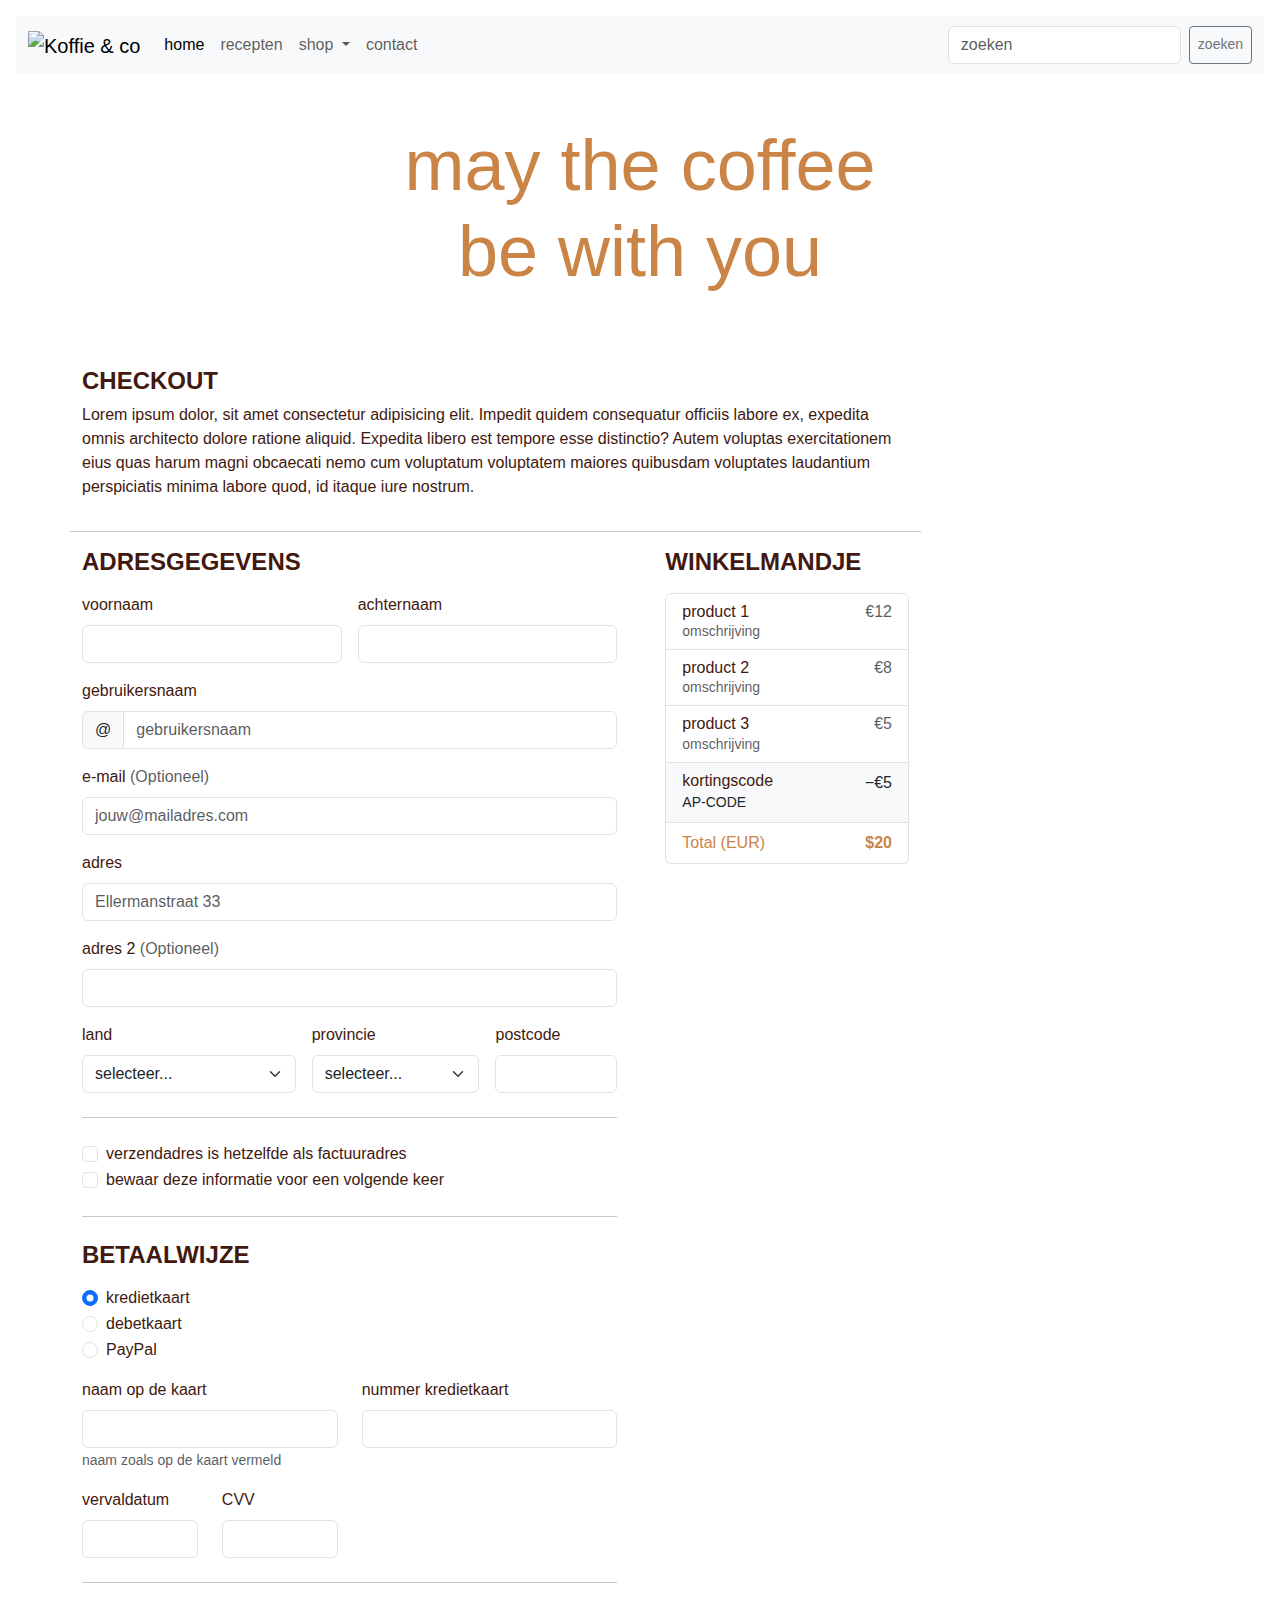
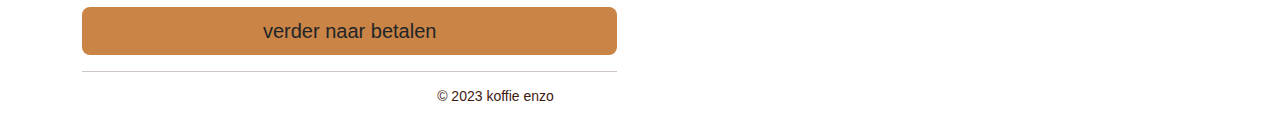
==== checkout.html @ a6fab684 "checkout.html" ====
<!DOCTYPE html>
<html lang="nl-BE">

<head>
    <!-- Required meta tags -->
    <meta charset="UTF-8">
    <meta http-equiv="X-UA-Compatible" content="IE=edge">
    <meta name="viewport" content="width=device-width, initial-scale=1.0">
    <title>oefening</title>
    <!-- Bootstrap CSS -->
    <link href="https://cdn.jsdelivr.net/npm/bootstrap@5.2.2/dist/css/bootstrap.min.css" rel="stylesheet">
    <link href="https://getbootstrap.com/docs/5.2/assets/css/docs.css" rel="stylesheet">
    <!-- Bootstrap CSS icons: https://icons.getbootstrap.com/#usage -->
    <link rel="stylesheet" href="https://cdn.jsdelivr.net/npm/bootstrap-icons@1.9.1/font/bootstrap-icons.css">
    <!-- JavaScript: Bootstrap Bundle with Popper -->
    <script defer src="https://cdn.jsdelivr.net/npm/bootstrap@5.2.2/dist/js/bootstrap.bundle.min.js"></script>
    <!-- eigen geschreven css voor jouw html-bestand -->
    <link href="css/style.css" rel="stylesheet">



    <link href="../assets/dist/css/bootstrap.min.css" rel="stylesheet">

    <script defer src="js/form-validation.js"></script>


    
</head>

<body class="p-3 m-0 border-0 bd-example">
    <nav class="navbar navbar-expand-md bg-light">
        <div class="container-fluid">
            <a class="navbar-brand" href="#"><img src="images/coffee.png" alt="Koffie & co" width="100" height="100">
            </a>
            <button class="navbar-toggler" type="button" data-bs-toggle="collapse" data-bs-target="#navbarSupportedContent"
                aria-controls="navbarSupportedContent" aria-expanded="false" aria-label="Toggle navigation">
                <span class="navbar-toggler-icon"></span>
            </button>
            <div class="collapse navbar-collapse" id="navbarSupportedContent">
                <ul class="navbar-nav me-auto mb-2 mb-lg-0">
                    <li class="nav-item">
                        <a class="nav-link active" aria-current="page" href="index.html">home</a>
                    </li>
                    <li class="nav-item">
                        <a class="nav-link" href="recepten.html">recepten</a>
                    </li>
                    <li class="nav-item dropdown">
                        <a class="nav-link dropdown-toggle" href="shop.html" role="button" data-bs-toggle="dropdown"
                            aria-expanded="false">
                            shop
                        </a>
                        <ul class="dropdown-menu">
                            <li><a class="dropdown-item" href="shop.html">shop</a></li>
                            <li><a class="dropdown-item" href="checkout.html">checkout</a></li>
                            <li><a class="dropdown-item" href="klanten.html">klanten</a></li>
                        </ul>
                    </li>
                    <li class="nav-item">
                        <a class="nav-link" href="contact.html">contact</a>
                    </li>
                </ul>
                <form class="d-flex" role="search">
                    <input class="form-control me-2" type="search" placeholder="zoeken" aria-label="Search">
                    <button class="btn btn-sm btn-outline-secondary" type="submit">zoeken</button>
                </form>
            </div>
        </div>
    </nav>
    
    <header class="m-5 row">
        <h1 class="display-2 col text-center koffiebruin">may the coffee<br>be with you</h1>
    </header>

    <div class="container">
        <div class="row">
            <main class="col-md-9 pe-3">
              <section class="row">
                <article class="col-12 mb-3">
                  <h2 class="text-uppercase fs-4 fw-bolder pt-3">Checkout</h2>
                  <p>Lorem ipsum dolor, sit amet consectetur adipisicing elit. Impedit quidem consequatur officiis labore
                    ex, expedita omnis architecto dolore ratione aliquid. Expedita libero est tempore esse distinctio?
                    Autem voluptas exercitationem eius quas harum magni obcaecati nemo cum voluptatum voluptatem maiores
                    quibusdam voluptates laudantium perspiciatis minima labore quod, id itaque iure nostrum.</p>
                </article>
                <hr>
        <main>
            <div class="row g-5">
                <div class="col-md-5 col-lg-4 order-md-last">
                    <h4 class="d-flex justify-content-between align-items-center mb-3">
                        <span>Winkelmandje</span>
                       
                    </h4>
                    <ul class="list-group mb-3">
                        <li class="list-group-item d-flex justify-content-between lh-sm">
                            <div>
                                <h6 class="my-0">product 1</h6>
                                <small class="text-muted">omschrijving</small>
                            </div>
                            <span class="text-muted">&euro;12</span>
                        </li>
                        <li class="list-group-item d-flex justify-content-between lh-sm">
                            <div>
                                <h6 class="my-0">product 2</h6>
                                <small class="text-muted">omschrijving</small>
                            </div>
                            <span class="text-muted">&euro;8</span>
                        </li>
                        <li class="list-group-item d-flex justify-content-between lh-sm">
                            <div>
                                <h6 class="my-0">product 3</h6>
                                <small class="text-muted">omschrijving</small>
                            </div>
                            <span class="text-muted">&euro;5</span>
                        </li>
                        <li class="list-group-item d-flex justify-content-between bg-light">
                            <div class="">
                                <h6 class="my-0">kortingscode</h6>
                                <small>AP-CODE</small>
                            </div>
                            <span >−&euro;5</span>
                        </li>
                        <li class="list-group-item d-flex justify-content-between koffiebruin">
                            <span>Total (EUR)</span>
                            <strong>$20</strong>
                        </li>
                    </ul>

                    
                </div>
                <div class="col-md-7 col-lg-8">
                    <h4 class="mb-3">Adresgegevens</h4>
                    <form class="needs-validation" novalidate>
                        <div class="row g-3">
                            <div class="col-sm-6">
                                <label for="firstName" class="form-label">voornaam</label>
                                <input type="text" class="form-control" id="firstName" placeholder="" value="" required>
                                <div class="invalid-feedback">
                                    voornaam is verplicht.
                                </div>
                            </div>

                            <div class="col-sm-6">
                                <label for="lastName" class="form-label">achternaam</label>
                                <input type="text" class="form-control" id="lastName" placeholder="" value="" required>
                                <div class="invalid-feedback">
                                    achternaam is verplicht.
                                </div>
                            </div>

                            <div class="col-12">
                                <label for="username" class="form-label">gebruikersnaam</label>
                                <div class="input-group has-validation">
                                    <span class="input-group-text">@</span>
                                    <input type="text" class="form-control" id="username" placeholder="gebruikersnaam"
                                        required>
                                    <div class="invalid-feedback">
                                        gebruikersnaam is verplicht.
                                    </div>
                                </div>
                            </div>

                            <div class="col-12">
                                <label for="email" class="form-label">e-mail <span
                                        class="text-muted">(Optioneel)</span></label>
                                <input type="email" class="form-control" id="email" placeholder="jouw@mailadres.com">
                                <div class="invalid-feedback">
                                    geef een geldig mailadres op.
                                </div>
                            </div>

                            <div class="col-12">
                                <label for="address" class="form-label">adres</label>
                                <input type="text" class="form-control" id="address" placeholder="Ellermanstraat 33"
                                    required>
                                <div class="invalid-feedback">
                                    geef uw adres op.
                                </div>
                            </div>

                            <div class="col-12">
                                <label for="address2" class="form-label">adres 2 <span
                                        class="text-muted">(Optioneel)</span></label>
                                <input type="text" class="form-control" id="address2" placeholder="">
                            </div>

                            <div class="col-md-5">
                                <label for="country" class="form-label">land</label>
                                <select class="form-select" id="country" required>
                                    <option value="">selecteer...</option>
                                    <option>België</option>
                                </select>
                                <div class="invalid-feedback">
                                    kies een land.
                                </div>
                            </div>

                            <div class="col-md-4">
                                <label for="state" class="form-label">provincie</label>
                                <select class="form-select" id="state" required>
                                    <option value="">selecteer...</option>
                                    <option>Antwerpen</option>
                                </select>
                                <div class="invalid-feedback">
                                    geef een provincie in.
                                </div>
                            </div>

                            <div class="col-md-3">
                                <label for="zip" class="form-label">postcode</label>
                                <input type="text" class="form-control" id="zip" placeholder="" required>
                                <div class="invalid-feedback">
                                    postcode is verplicht.
                                </div>
                            </div>
                        </div>

                        <hr class="my-4">

                        <div class="form-check">
                            <input type="checkbox" class="form-check-input" id="same-address">
                            <label class="form-check-label" for="same-address">verzendadres is hetzelfde als factuuradres</label>
                        </div>

                        <div class="form-check">
                            <input type="checkbox" class="form-check-input" id="save-info">
                            <label class="form-check-label" for="save-info">bewaar deze informatie voor een volgende keer</label>
                        </div>

                        <hr class="my-4">

                        <h4 class="mb-3">Betaalwijze</h4>

                        <div class="my-3">
                            <div class="form-check">
                                <input id="credit" name="paymentMethod" type="radio" class="form-check-input" checked
                                    required>
                                <label class="form-check-label" for="credit">kredietkaart</label>
                            </div>
                            <div class="form-check">
                                <input id="debit" name="paymentMethod" type="radio" class="form-check-input" required>
                                <label class="form-check-label" for="debit">debetkaart</label>
                            </div>
                            <div class="form-check">
                                <input id="paypal" name="paymentMethod" type="radio" class="form-check-input" required>
                                <label class="form-check-label" for="paypal">PayPal</label>
                            </div>
                        </div>

                        <div class="row gy-3">
                            <div class="col-md-6">
                                <label for="cc-name" class="form-label">naam op de kaart</label>
                                <input type="text" class="form-control" id="cc-name" placeholder="" required>
                                <small class="text-muted">naam zoals op de kaart vermeld</small>
                                <div class="invalid-feedback">
                                    naam is verplicht
                                </div>
                            </div>

                            <div class="col-md-6">
                                <label for="cc-number" class="form-label">nummer kredietkaart</label>
                                <input type="text" class="form-control" id="cc-number" placeholder="" required>
                                <div class="invalid-feedback">
                                    kredietkaartnummer is verplicht
                                </div>
                            </div>

                            <div class="col-md-3">
                                <label for="cc-expiration" class="form-label">vervaldatum</label>
                                <input type="text" class="form-control" id="cc-expiration" placeholder="" required>
                                <div class="invalid-feedback">
                                    vervaldatum verplicht
                                </div>
                            </div>

                            <div class="col-md-3">
                                <label for="cc-cvv" class="form-label">CVV</label>
                                <input type="text" class="form-control" id="cc-cvv" placeholder="" required>
                                <div class="invalid-feedback">
                                    beveiligingscode is verplicht
                                </div>
                            </div>
                        </div>

                        <hr class="my-4">

                        <button class="w-100 btn btn-lg " type="submit" style="background-color: #ca8446; color:">verder naar betalen</button>
                    </form>
                    <hr>
                </div>
            </div>
        </main>

        <footer class="container-fluid px-4 text-center h6 small">&copy; 2023 koffie enzo</footer>
    </div>



</html>
---- css/style.css ----
html, body {
  box-sizing: border-box;
  background-color: #fff;
  margin: 0;
  padding: 0;
  font-family: Arial, Helvetica, sans-serif;
  color: #41190f;
  height: 100%;
  width: 100%;
}
a, a:hover {
  text-decoration: none;
  color: #ca8446;
}

.koffiebruin{
  color: #ca8446;
}
h4 {
  text-transform: uppercase;
  font-weight: bolder;
  
}
h6{
  color : #41190f;
}
.justify { 
  text-align: justify; 
}

.accordion-button:not(.collapsed) {
  color: #ca8446;
  background-color: #fff;
}
.img-small{
  padding: 0 20px 20px 0;
  width: 100px;
  height: 100px;
}
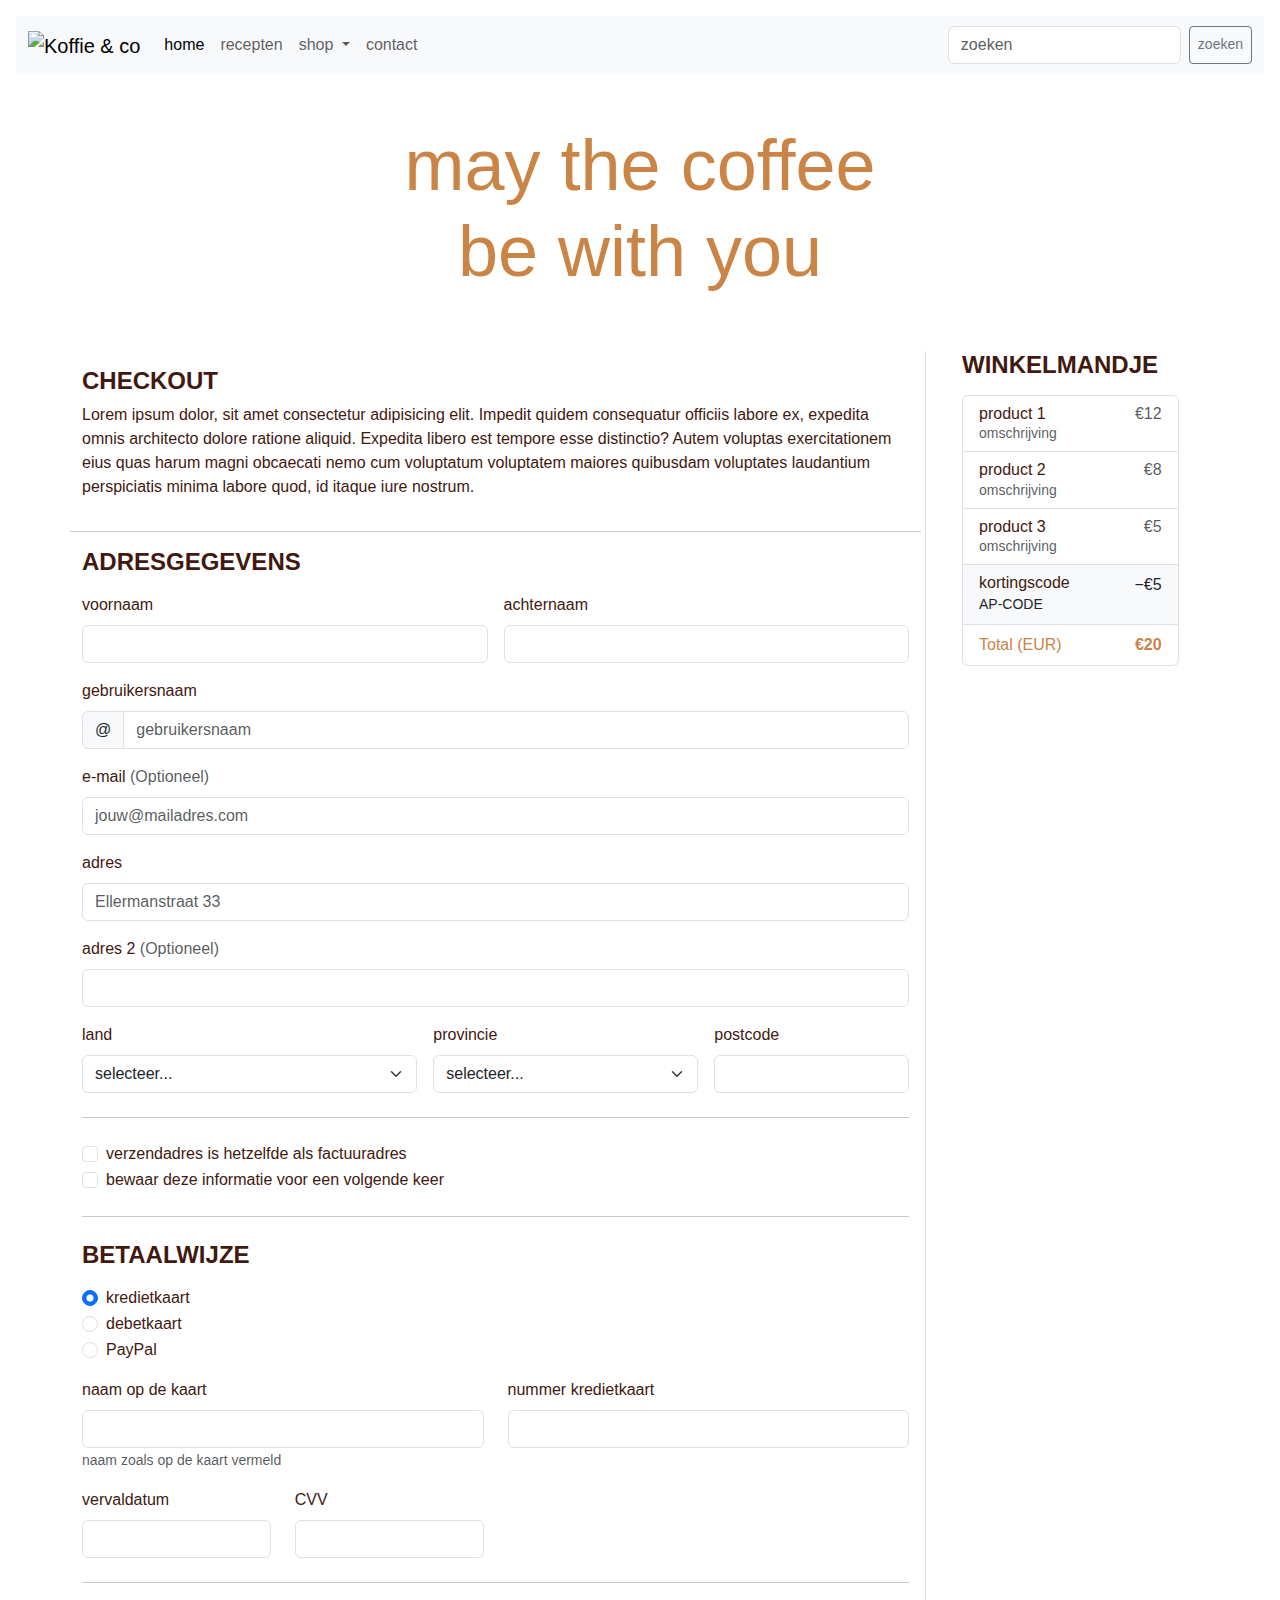
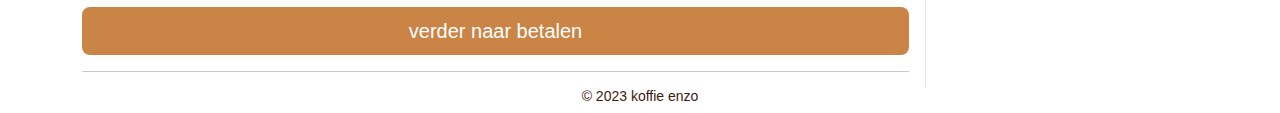
==== commit 64565a7b: "checkout.html" ====
--- a/checkout.html
+++ b/checkout.html
@@ -24,7 +24,7 @@
     <script defer src="js/form-validation.js"></script>
 
 
-    
+
 </head>
 
 <body class="p-3 m-0 border-0 bd-example">
@@ -32,8 +32,9 @@
         <div class="container-fluid">
             <a class="navbar-brand" href="#"><img src="images/coffee.png" alt="Koffie & co" width="100" height="100">
             </a>
-            <button class="navbar-toggler" type="button" data-bs-toggle="collapse" data-bs-target="#navbarSupportedContent"
-                aria-controls="navbarSupportedContent" aria-expanded="false" aria-label="Toggle navigation">
+            <button class="navbar-toggler" type="button" data-bs-toggle="collapse"
+                data-bs-target="#navbarSupportedContent" aria-controls="navbarSupportedContent" aria-expanded="false"
+                aria-label="Toggle navigation">
                 <span class="navbar-toggler-icon"></span>
             </button>
             <div class="collapse navbar-collapse" id="navbarSupportedContent">
@@ -66,7 +67,7 @@
             </div>
         </div>
     </nav>
-    
+
     <header class="m-5 row">
         <h1 class="display-2 col text-center koffiebruin">may the coffee<br>be with you</h1>
     </header>
@@ -74,21 +75,198 @@
     <div class="container">
         <div class="row">
             <main class="col-md-9 pe-3">
-              <section class="row">
-                <article class="col-12 mb-3">
-                  <h2 class="text-uppercase fs-4 fw-bolder pt-3">Checkout</h2>
-                  <p>Lorem ipsum dolor, sit amet consectetur adipisicing elit. Impedit quidem consequatur officiis labore
-                    ex, expedita omnis architecto dolore ratione aliquid. Expedita libero est tempore esse distinctio?
-                    Autem voluptas exercitationem eius quas harum magni obcaecati nemo cum voluptatum voluptatem maiores
-                    quibusdam voluptates laudantium perspiciatis minima labore quod, id itaque iure nostrum.</p>
-                </article>
-                <hr>
-        <main>
-            <div class="row g-5">
-                <div class="col-md-5 col-lg-4 order-md-last">
+                <section class="row">
+                    <article class="col-12 mb-3">
+                        <h2 class="text-uppercase fs-4 fw-bolder pt-3">Checkout</h2>
+                        <p>Lorem ipsum dolor, sit amet consectetur adipisicing elit. Impedit quidem consequatur officiis
+                            labore
+                            ex, expedita omnis architecto dolore ratione aliquid. Expedita libero est tempore esse
+                            distinctio?
+                            Autem voluptas exercitationem eius quas harum magni obcaecati nemo cum voluptatum voluptatem
+                            maiores
+                            quibusdam voluptates laudantium perspiciatis minima labore quod, id itaque iure nostrum.</p>
+                    </article>
+                    <hr>
+
+                    <section id="checkout">
+
+                    </section>
+                    <div class="col-md-7 col-lg-12">
+                        <h4 class="mb-3">Adresgegevens</h4>
+                        <form class="needs-validation" novalidate>
+                            <div class="row g-3">
+                                <div class="col-sm-6">
+                                    <label for="firstName" class="form-label">voornaam</label>
+                                    <input type="text" class="form-control" id="firstName" placeholder="" value=""
+                                        required>
+                                    <div class="invalid-feedback">
+                                        voornaam is verplicht.
+                                    </div>
+                                </div>
+
+                                <div class="col-sm-6">
+                                    <label for="lastName" class="form-label">achternaam</label>
+                                    <input type="text" class="form-control" id="lastName" placeholder="" value=""
+                                        required>
+                                    <div class="invalid-feedback">
+                                        achternaam is verplicht.
+                                    </div>
+                                </div>
+
+                                <div class="col-12">
+                                    <label for="username" class="form-label">gebruikersnaam</label>
+                                    <div class="input-group has-validation">
+                                        <span class="input-group-text">@</span>
+                                        <input type="text" class="form-control" id="username"
+                                            placeholder="gebruikersnaam" required>
+                                        <div class="invalid-feedback">
+                                            gebruikersnaam is verplicht.
+                                        </div>
+                                    </div>
+                                </div>
+
+                                <div class="col-12">
+                                    <label for="email" class="form-label">e-mail <span
+                                            class="text-muted">(Optioneel)</span></label>
+                                    <input type="email" class="form-control" id="email"
+                                        placeholder="jouw@mailadres.com">
+                                    <div class="invalid-feedback">
+                                        geef een geldig mailadres op.
+                                    </div>
+                                </div>
+
+                                <div class="col-12">
+                                    <label for="address" class="form-label">adres</label>
+                                    <input type="text" class="form-control" id="address" placeholder="Ellermanstraat 33"
+                                        required>
+                                    <div class="invalid-feedback">
+                                        geef uw adres op.
+                                    </div>
+                                </div>
+
+                                <div class="col-12">
+                                    <label for="address2" class="form-label">adres 2 <span
+                                            class="text-muted">(Optioneel)</span></label>
+                                    <input type="text" class="form-control" id="address2" placeholder="">
+                                </div>
+
+                                <div class="col-md-5">
+                                    <label for="country" class="form-label">land</label>
+                                    <select class="form-select" id="country" required>
+                                        <option value="">selecteer...</option>
+                                        <option>België</option>
+                                    </select>
+                                    <div class="invalid-feedback">
+                                        kies een land.
+                                    </div>
+                                </div>
+
+                                <div class="col-md-4">
+                                    <label for="state" class="form-label">provincie</label>
+                                    <select class="form-select" id="state" required>
+                                        <option value="">selecteer...</option>
+                                        <option>Antwerpen</option>
+                                    </select>
+                                    <div class="invalid-feedback">
+                                        geef een provincie in.
+                                    </div>
+                                </div>
+
+                                <div class="col-md-3">
+                                    <label for="zip" class="form-label">postcode</label>
+                                    <input type="text" class="form-control" id="zip" placeholder="" required>
+                                    <div class="invalid-feedback">
+                                        postcode is verplicht.
+                                    </div>
+                                </div>
+                            </div>
+
+                            <hr class="my-4">
+
+                            <div class="form-check">
+                                <input type="checkbox" class="form-check-input" id="same-address">
+                                <label class="form-check-label" for="same-address">verzendadres is hetzelfde als
+                                    factuuradres</label>
+                            </div>
+
+                            <div class="form-check">
+                                <input type="checkbox" class="form-check-input" id="save-info">
+                                <label class="form-check-label" for="save-info">bewaar deze informatie voor een
+                                    volgende keer</label>
+                            </div>
+
+                            <hr class="my-4">
+
+                            <h4 class="mb-3">Betaalwijze</h4>
+
+                            <div class="my-3">
+                                <div class="form-check">
+                                    <input id="credit" name="paymentMethod" type="radio" class="form-check-input"
+                                        checked required>
+                                    <label class="form-check-label" for="credit">kredietkaart</label>
+                                </div>
+                                <div class="form-check">
+                                    <input id="debit" name="paymentMethod" type="radio" class="form-check-input"
+                                        required>
+                                    <label class="form-check-label" for="debit">debetkaart</label>
+                                </div>
+                                <div class="form-check">
+                                    <input id="paypal" name="paymentMethod" type="radio" class="form-check-input"
+                                        required>
+                                    <label class="form-check-label" for="paypal">PayPal</label>
+                                </div>
+                            </div>
+
+                            <div class="row gy-3">
+                                <div class="col-md-6">
+                                    <label for="cc-name" class="form-label">naam op de kaart</label>
+                                    <input type="text" class="form-control" id="cc-name" placeholder="" required>
+                                    <small class="text-muted">naam zoals op de kaart vermeld</small>
+                                    <div class="invalid-feedback">
+                                        naam is verplicht
+                                    </div>
+                                </div>
+
+                                <div class="col-md-6">
+                                    <label for="cc-number" class="form-label">nummer kredietkaart</label>
+                                    <input type="text" class="form-control" id="cc-number" placeholder="" required>
+                                    <div class="invalid-feedback">
+                                        kredietkaartnummer is verplicht
+                                    </div>
+                                </div>
+
+                                <div class="col-md-3">
+                                    <label for="cc-expiration" class="form-label">vervaldatum</label>
+                                    <input type="text" class="form-control" id="cc-expiration" placeholder="" required>
+                                    <div class="invalid-feedback">
+                                        vervaldatum verplicht
+                                    </div>
+                                </div>
+
+                                <div class="col-md-3">
+                                    <label for="cc-cvv" class="form-label">CVV</label>
+                                    <input type="text" class="form-control" id="cc-cvv" placeholder="" required>
+                                    <div class="invalid-feedback">
+                                        beveiligingscode is verplicht
+                                    </div>
+                                </div>
+                            </div>
+
+                            <hr class="my-4">
+
+                            <button class="w-100 btn btn-lg " type="submit"
+                                style="background-color: #ca8446; color: white">verder naar betalen</button>
+                        </form>
+                        <hr>
+                    </div>
+
+            </main>
+            <aside class="col-md-3 border-start">
+
+                <div class="col-10 ms-4">
                     <h4 class="d-flex justify-content-between align-items-center mb-3">
                         <span>Winkelmandje</span>
-                       
+
                     </h4>
                     <ul class="list-group mb-3">
                         <li class="list-group-item d-flex justify-content-between lh-sm">
@@ -117,182 +295,23 @@
                                 <h6 class="my-0">kortingscode</h6>
                                 <small>AP-CODE</small>
                             </div>
-                            <span >−&euro;5</span>
+                            <span>−&euro;5</span>
                         </li>
                         <li class="list-group-item d-flex justify-content-between koffiebruin">
                             <span>Total (EUR)</span>
-                            <strong>$20</strong>
+                            <strong>&euro;20</strong>
                         </li>
                     </ul>
-
-                    
                 </div>
-                <div class="col-md-7 col-lg-8">
-                    <h4 class="mb-3">Adresgegevens</h4>
-                    <form class="needs-validation" novalidate>
-                        <div class="row g-3">
-                            <div class="col-sm-6">
-                                <label for="firstName" class="form-label">voornaam</label>
-                                <input type="text" class="form-control" id="firstName" placeholder="" value="" required>
-                                <div class="invalid-feedback">
-                                    voornaam is verplicht.
-                                </div>
-                            </div>
-
-                            <div class="col-sm-6">
-                                <label for="lastName" class="form-label">achternaam</label>
-                                <input type="text" class="form-control" id="lastName" placeholder="" value="" required>
-                                <div class="invalid-feedback">
-                                    achternaam is verplicht.
-                                </div>
-                            </div>
-
-                            <div class="col-12">
-                                <label for="username" class="form-label">gebruikersnaam</label>
-                                <div class="input-group has-validation">
-                                    <span class="input-group-text">@</span>
-                                    <input type="text" class="form-control" id="username" placeholder="gebruikersnaam"
-                                        required>
-                                    <div class="invalid-feedback">
-                                        gebruikersnaam is verplicht.
-                                    </div>
-                                </div>
-                            </div>
-
-                            <div class="col-12">
-                                <label for="email" class="form-label">e-mail <span
-                                        class="text-muted">(Optioneel)</span></label>
-                                <input type="email" class="form-control" id="email" placeholder="jouw@mailadres.com">
-                                <div class="invalid-feedback">
-                                    geef een geldig mailadres op.
-                                </div>
-                            </div>
-
-                            <div class="col-12">
-                                <label for="address" class="form-label">adres</label>
-                                <input type="text" class="form-control" id="address" placeholder="Ellermanstraat 33"
-                                    required>
-                                <div class="invalid-feedback">
-                                    geef uw adres op.
-                                </div>
-                            </div>
-
-                            <div class="col-12">
-                                <label for="address2" class="form-label">adres 2 <span
-                                        class="text-muted">(Optioneel)</span></label>
-                                <input type="text" class="form-control" id="address2" placeholder="">
-                            </div>
-
-                            <div class="col-md-5">
-                                <label for="country" class="form-label">land</label>
-                                <select class="form-select" id="country" required>
-                                    <option value="">selecteer...</option>
-                                    <option>België</option>
-                                </select>
-                                <div class="invalid-feedback">
-                                    kies een land.
-                                </div>
-                            </div>
-
-                            <div class="col-md-4">
-                                <label for="state" class="form-label">provincie</label>
-                                <select class="form-select" id="state" required>
-                                    <option value="">selecteer...</option>
-                                    <option>Antwerpen</option>
-                                </select>
-                                <div class="invalid-feedback">
-                                    geef een provincie in.
-                                </div>
-                            </div>
-
-                            <div class="col-md-3">
-                                <label for="zip" class="form-label">postcode</label>
-                                <input type="text" class="form-control" id="zip" placeholder="" required>
-                                <div class="invalid-feedback">
-                                    postcode is verplicht.
-                                </div>
-                            </div>
-                        </div>
-
-                        <hr class="my-4">
-
-                        <div class="form-check">
-                            <input type="checkbox" class="form-check-input" id="same-address">
-                            <label class="form-check-label" for="same-address">verzendadres is hetzelfde als factuuradres</label>
-                        </div>
-
-                        <div class="form-check">
-                            <input type="checkbox" class="form-check-input" id="save-info">
-                            <label class="form-check-label" for="save-info">bewaar deze informatie voor een volgende keer</label>
-                        </div>
-
-                        <hr class="my-4">
-
-                        <h4 class="mb-3">Betaalwijze</h4>
-
-                        <div class="my-3">
-                            <div class="form-check">
-                                <input id="credit" name="paymentMethod" type="radio" class="form-check-input" checked
-                                    required>
-                                <label class="form-check-label" for="credit">kredietkaart</label>
-                            </div>
-                            <div class="form-check">
-                                <input id="debit" name="paymentMethod" type="radio" class="form-check-input" required>
-                                <label class="form-check-label" for="debit">debetkaart</label>
-                            </div>
-                            <div class="form-check">
-                                <input id="paypal" name="paymentMethod" type="radio" class="form-check-input" required>
-                                <label class="form-check-label" for="paypal">PayPal</label>
-                            </div>
-                        </div>
-
-                        <div class="row gy-3">
-                            <div class="col-md-6">
-                                <label for="cc-name" class="form-label">naam op de kaart</label>
-                                <input type="text" class="form-control" id="cc-name" placeholder="" required>
-                                <small class="text-muted">naam zoals op de kaart vermeld</small>
-                                <div class="invalid-feedback">
-                                    naam is verplicht
-                                </div>
-                            </div>
-
-                            <div class="col-md-6">
-                                <label for="cc-number" class="form-label">nummer kredietkaart</label>
-                                <input type="text" class="form-control" id="cc-number" placeholder="" required>
-                                <div class="invalid-feedback">
-                                    kredietkaartnummer is verplicht
-                                </div>
-                            </div>
-
-                            <div class="col-md-3">
-                                <label for="cc-expiration" class="form-label">vervaldatum</label>
-                                <input type="text" class="form-control" id="cc-expiration" placeholder="" required>
-                                <div class="invalid-feedback">
-                                    vervaldatum verplicht
-                                </div>
-                            </div>
-
-                            <div class="col-md-3">
-                                <label for="cc-cvv" class="form-label">CVV</label>
-                                <input type="text" class="form-control" id="cc-cvv" placeholder="" required>
-                                <div class="invalid-feedback">
-                                    beveiligingscode is verplicht
-                                </div>
-                            </div>
-                        </div>
-
-                        <hr class="my-4">
-
-                        <button class="w-100 btn btn-lg " type="submit" style="background-color: #ca8446; color:">verder naar betalen</button>
-                    </form>
-                    <hr>
-                </div>
-            </div>
-        </main>
-
-        <footer class="container-fluid px-4 text-center h6 small">&copy; 2023 koffie enzo</footer>
+
+
+            </aside>
+
+            <footer class="container-fluid px-4 text-center h6 small">&copy; 2023 koffie enzo</footer>
+        </div>
     </div>
 
 
+</body>
 
 </html>